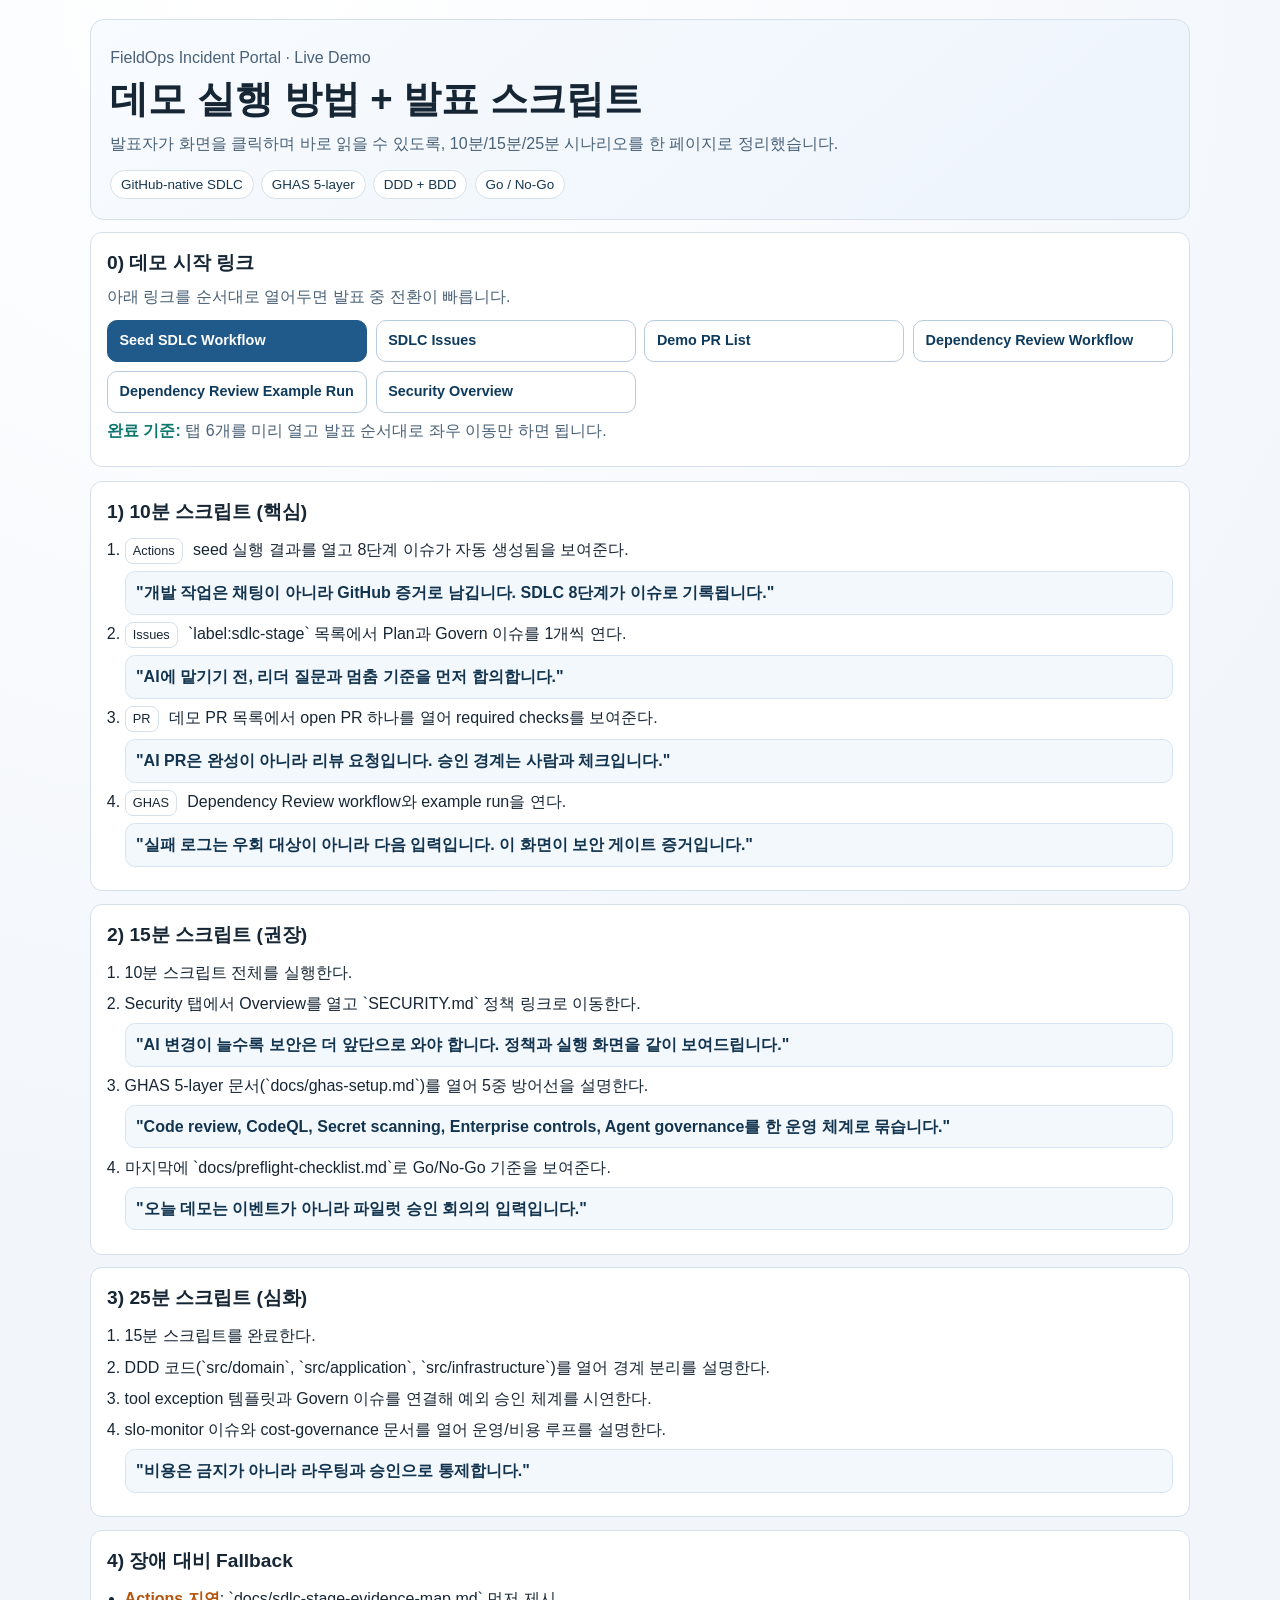
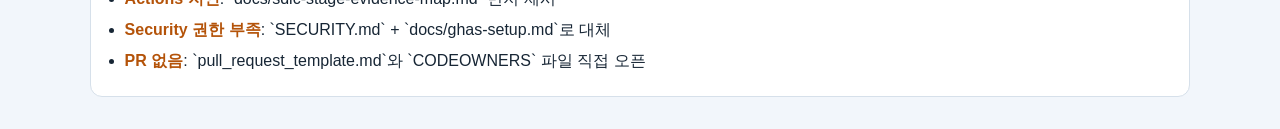
==== demo-runbook.html @ d559c4cf "Add HTML live demo runbook and entry link" ====
<!doctype html>
<html lang="ko">
<head>
  <meta charset="utf-8" />
  <meta name="viewport" content="width=device-width, initial-scale=1" />
  <title>FieldOps Live Demo Runbook</title>
  <style>
    :root {
      --bg: #f2f6fb;
      --paper: #ffffff;
      --ink: #172635;
      --soft: #4a6177;
      --line: #d6e0ea;
      --brand: #1f5a8a;
      --brand-2: #0e3a5d;
      --ok: #0f766e;
      --warn: #b45309;
    }

    * {
      box-sizing: border-box;
    }

    body {
      margin: 0;
      background: radial-gradient(circle at 20% 0%, #ffffff 0%, var(--bg) 60%);
      color: var(--ink);
      font-family: "Noto Sans KR", "Apple SD Gothic Neo", sans-serif;
      line-height: 1.5;
    }

    .wrap {
      width: min(1100px, calc(100% - 2rem));
      margin: 1.2rem auto 2rem;
    }

    .hero {
      background: linear-gradient(140deg, #f8fbff, #edf4fb);
      border: 1px solid var(--line);
      border-radius: 14px;
      padding: 1.2rem;
    }

    h1 {
      margin: 0.2rem 0 0.6rem;
      font-size: clamp(1.55rem, 3.2vw, 2.4rem);
      line-height: 1.2;
    }

    h2 {
      margin: 0;
      font-size: 1.2rem;
    }

    p {
      margin: 0.4rem 0;
      color: var(--soft);
    }

    .chips {
      display: flex;
      flex-wrap: wrap;
      gap: 0.45rem;
      margin-top: 0.9rem;
    }

    .chip {
      border: 1px solid var(--line);
      border-radius: 999px;
      padding: 0.22rem 0.62rem;
      font-size: 0.84rem;
      background: #fff;
      color: #153750;
    }

    .grid {
      margin-top: 0.9rem;
      display: grid;
      grid-template-columns: 1fr;
      gap: 0.8rem;
    }

    .panel {
      background: var(--paper);
      border: 1px solid var(--line);
      border-radius: 12px;
      padding: 1rem;
    }

    .links {
      display: grid;
      grid-template-columns: repeat(auto-fit, minmax(240px, 1fr));
      gap: 0.55rem;
      margin-top: 0.7rem;
    }

    a.cta {
      display: block;
      text-decoration: none;
      color: #fff;
      background: var(--brand);
      border: 1px solid var(--brand);
      border-radius: 10px;
      padding: 0.58rem 0.72rem;
      font-weight: 700;
      font-size: 0.9rem;
    }

    a.cta.alt {
      color: var(--brand-2);
      background: #fff;
      border-color: #b8cade;
    }

    .steps {
      margin: 0.7rem 0 0;
      padding-left: 1.1rem;
    }

    .steps li {
      margin: 0.45rem 0;
      color: var(--ink);
    }

    .script {
      margin-top: 0.45rem;
      padding: 0.55rem 0.65rem;
      border-radius: 10px;
      background: #f3f8fd;
      border: 1px solid #d7e5f3;
      color: #13344f;
      font-weight: 600;
    }

    .badge {
      display: inline-block;
      font-size: 0.8rem;
      border-radius: 8px;
      padding: 0.15rem 0.45rem;
      border: 1px solid var(--line);
      margin-right: 0.35rem;
      background: #fff;
    }

    .ok {
      color: var(--ok);
      font-weight: 700;
    }

    .warn {
      color: var(--warn);
      font-weight: 700;
    }

    @media (max-width: 760px) {
      .wrap {
        width: calc(100% - 1rem);
      }
    }
  </style>
</head>
<body>
  <main class="wrap">
    <section class="hero">
      <p>FieldOps Incident Portal · Live Demo</p>
      <h1>데모 실행 방법 + 발표 스크립트</h1>
      <p>발표자가 화면을 클릭하며 바로 읽을 수 있도록, 10분/15분/25분 시나리오를 한 페이지로 정리했습니다.</p>
      <div class="chips">
        <span class="chip">GitHub-native SDLC</span>
        <span class="chip">GHAS 5-layer</span>
        <span class="chip">DDD + BDD</span>
        <span class="chip">Go / No-Go</span>
      </div>
    </section>

    <section class="panel" style="margin-top:0.8rem;">
      <h2>0) 데모 시작 링크</h2>
      <p>아래 링크를 순서대로 열어두면 발표 중 전환이 빠릅니다.</p>
      <div class="links">
        <a class="cta" target="_blank" rel="noopener noreferrer" href="https://github.com/ijhan-biz/ghcp-sdlc-sample/actions/workflows/seed-sdlc-demo.yml">Seed SDLC Workflow</a>
        <a class="cta alt" target="_blank" rel="noopener noreferrer" href="https://github.com/ijhan-biz/ghcp-sdlc-sample/issues?q=is%3Aissue+label%3Asdlc-stage">SDLC Issues</a>
        <a class="cta alt" target="_blank" rel="noopener noreferrer" href="https://github.com/ijhan-biz/ghcp-sdlc-sample/pulls?q=is%3Apr+is%3Aopen+label%3Asdlc-demo">Demo PR List</a>
        <a class="cta alt" target="_blank" rel="noopener noreferrer" href="https://github.com/ijhan-biz/ghcp-sdlc-sample/actions/workflows/dependency-review.yml">Dependency Review Workflow</a>
        <a class="cta alt" target="_blank" rel="noopener noreferrer" href="https://github.com/ijhan-biz/ghcp-sdlc-sample/actions/runs/26540841628">Dependency Review Example Run</a>
        <a class="cta alt" target="_blank" rel="noopener noreferrer" href="https://github.com/ijhan-biz/ghcp-sdlc-sample/security">Security Overview</a>
      </div>
      <p><span class="ok">완료 기준:</span> 탭 6개를 미리 열고 발표 순서대로 좌우 이동만 하면 됩니다.</p>
    </section>

    <div class="grid">
      <section class="panel">
        <h2>1) 10분 스크립트 (핵심)</h2>
        <ol class="steps">
          <li><span class="badge">Actions</span> seed 실행 결과를 열고 8단계 이슈가 자동 생성됨을 보여준다.
            <div class="script">"개발 작업은 채팅이 아니라 GitHub 증거로 남깁니다. SDLC 8단계가 이슈로 기록됩니다."</div>
          </li>
          <li><span class="badge">Issues</span> `label:sdlc-stage` 목록에서 Plan과 Govern 이슈를 1개씩 연다.
            <div class="script">"AI에 맡기기 전, 리더 질문과 멈춤 기준을 먼저 합의합니다."</div>
          </li>
          <li><span class="badge">PR</span> 데모 PR 목록에서 open PR 하나를 열어 required checks를 보여준다.
            <div class="script">"AI PR은 완성이 아니라 리뷰 요청입니다. 승인 경계는 사람과 체크입니다."</div>
          </li>
          <li><span class="badge">GHAS</span> Dependency Review workflow와 example run을 연다.
            <div class="script">"실패 로그는 우회 대상이 아니라 다음 입력입니다. 이 화면이 보안 게이트 증거입니다."</div>
          </li>
        </ol>
      </section>

      <section class="panel">
        <h2>2) 15분 스크립트 (권장)</h2>
        <ol class="steps">
          <li>10분 스크립트 전체를 실행한다.</li>
          <li>Security 탭에서 Overview를 열고 `SECURITY.md` 정책 링크로 이동한다.
            <div class="script">"AI 변경이 늘수록 보안은 더 앞단으로 와야 합니다. 정책과 실행 화면을 같이 보여드립니다."</div>
          </li>
          <li>GHAS 5-layer 문서(`docs/ghas-setup.md`)를 열어 5중 방어선을 설명한다.
            <div class="script">"Code review, CodeQL, Secret scanning, Enterprise controls, Agent governance를 한 운영 체계로 묶습니다."</div>
          </li>
          <li>마지막에 `docs/preflight-checklist.md`로 Go/No-Go 기준을 보여준다.
            <div class="script">"오늘 데모는 이벤트가 아니라 파일럿 승인 회의의 입력입니다."</div>
          </li>
        </ol>
      </section>

      <section class="panel">
        <h2>3) 25분 스크립트 (심화)</h2>
        <ol class="steps">
          <li>15분 스크립트를 완료한다.</li>
          <li>DDD 코드(`src/domain`, `src/application`, `src/infrastructure`)를 열어 경계 분리를 설명한다.</li>
          <li>tool exception 템플릿과 Govern 이슈를 연결해 예외 승인 체계를 시연한다.</li>
          <li>slo-monitor 이슈와 cost-governance 문서를 열어 운영/비용 루프를 설명한다.
            <div class="script">"비용은 금지가 아니라 라우팅과 승인으로 통제합니다."</div>
          </li>
        </ol>
      </section>

      <section class="panel">
        <h2>4) 장애 대비 Fallback</h2>
        <ul class="steps">
          <li><span class="warn">Actions 지연</span>: `docs/sdlc-stage-evidence-map.md` 먼저 제시</li>
          <li><span class="warn">Security 권한 부족</span>: `SECURITY.md` + `docs/ghas-setup.md`로 대체</li>
          <li><span class="warn">PR 없음</span>: `pull_request_template.md`와 `CODEOWNERS` 파일 직접 오픈</li>
        </ul>
      </section>
    </div>
  </main>
</body>
</html>
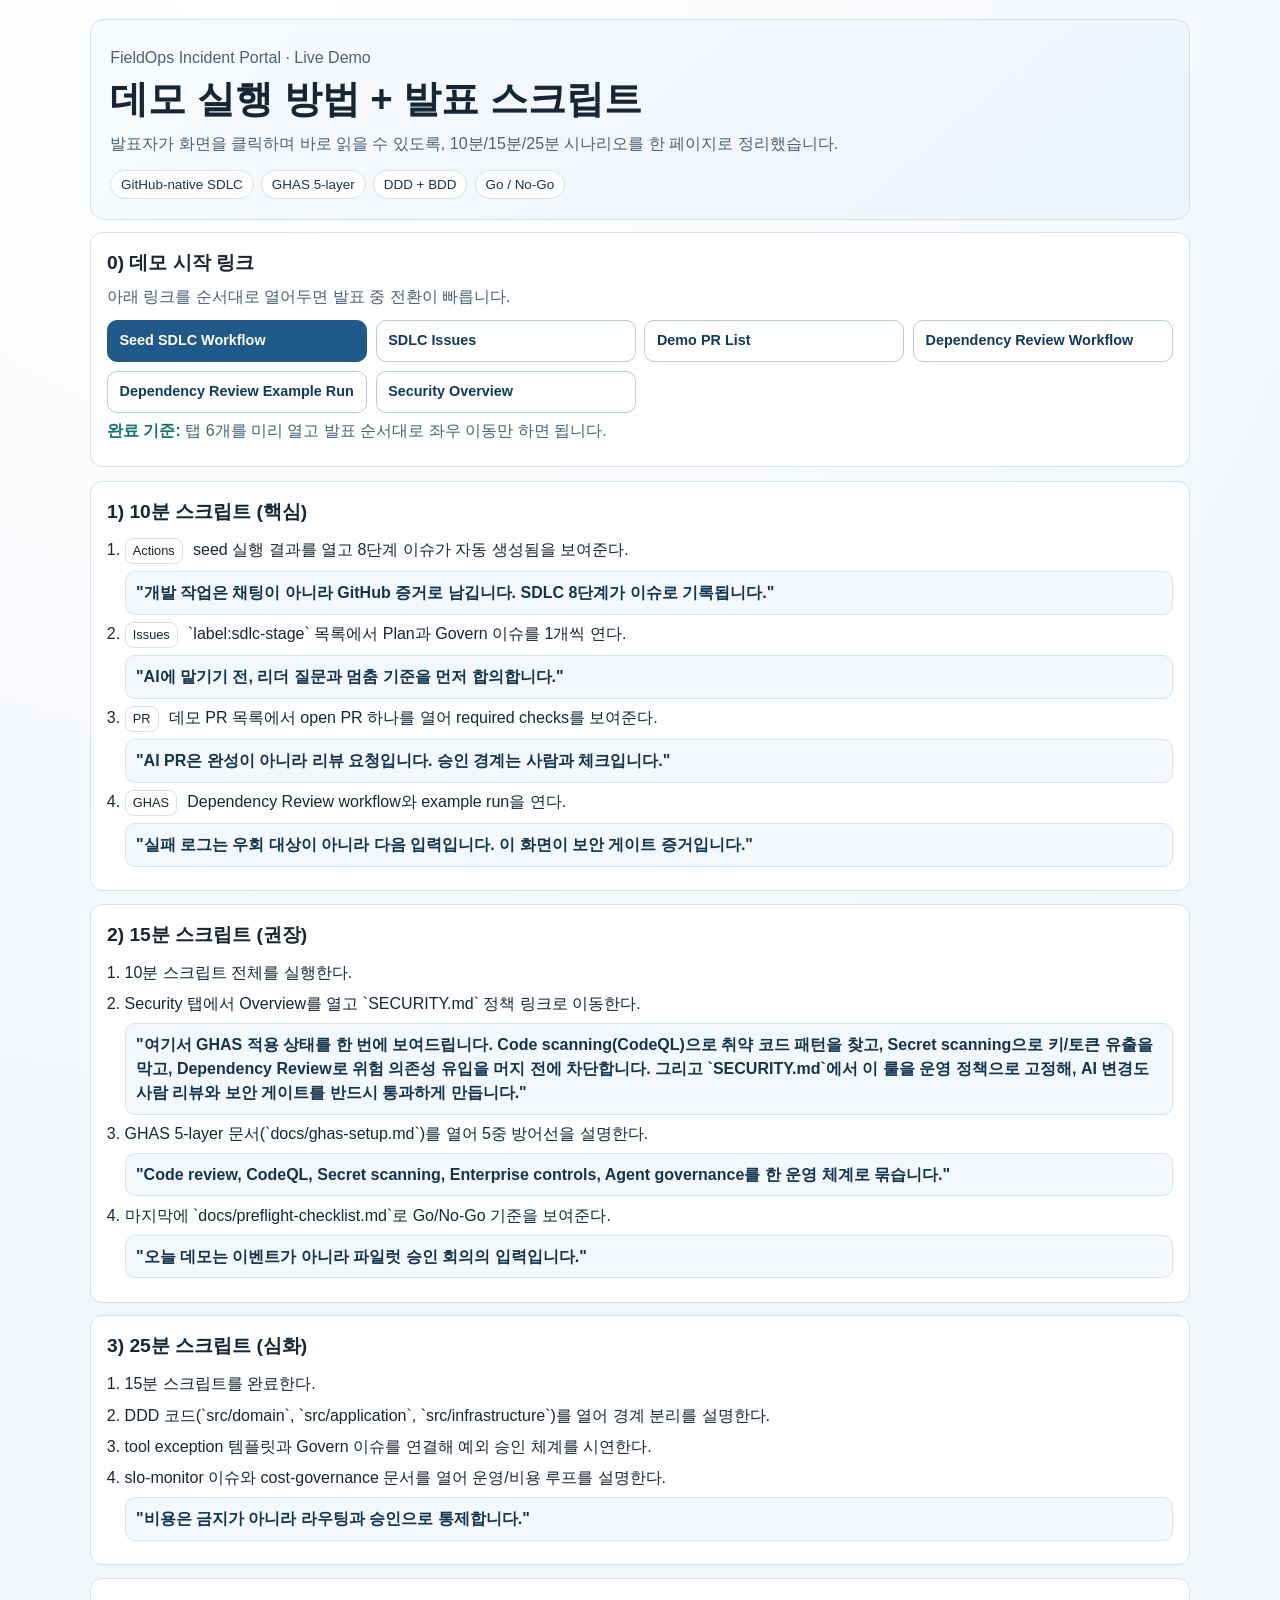
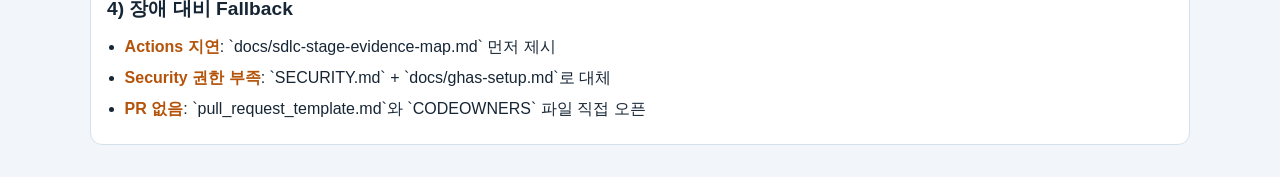
==== commit eea79981: "Enhance GHAS narration in demo runbook" ====
--- a/demo-runbook.html
+++ b/demo-runbook.html
@@ -211,7 +211,7 @@
         <ol class="steps">
           <li>10분 스크립트 전체를 실행한다.</li>
           <li>Security 탭에서 Overview를 열고 `SECURITY.md` 정책 링크로 이동한다.
-            <div class="script">"AI 변경이 늘수록 보안은 더 앞단으로 와야 합니다. 정책과 실행 화면을 같이 보여드립니다."</div>
+            <div class="script">"여기서 GHAS 적용 상태를 한 번에 보여드립니다. Code scanning(CodeQL)으로 취약 코드 패턴을 찾고, Secret scanning으로 키/토큰 유출을 막고, Dependency Review로 위험 의존성 유입을 머지 전에 차단합니다. 그리고 `SECURITY.md`에서 이 룰을 운영 정책으로 고정해, AI 변경도 사람 리뷰와 보안 게이트를 반드시 통과하게 만듭니다."</div>
           </li>
           <li>GHAS 5-layer 문서(`docs/ghas-setup.md`)를 열어 5중 방어선을 설명한다.
             <div class="script">"Code review, CodeQL, Secret scanning, Enterprise controls, Agent governance를 한 운영 체계로 묶습니다."</div>
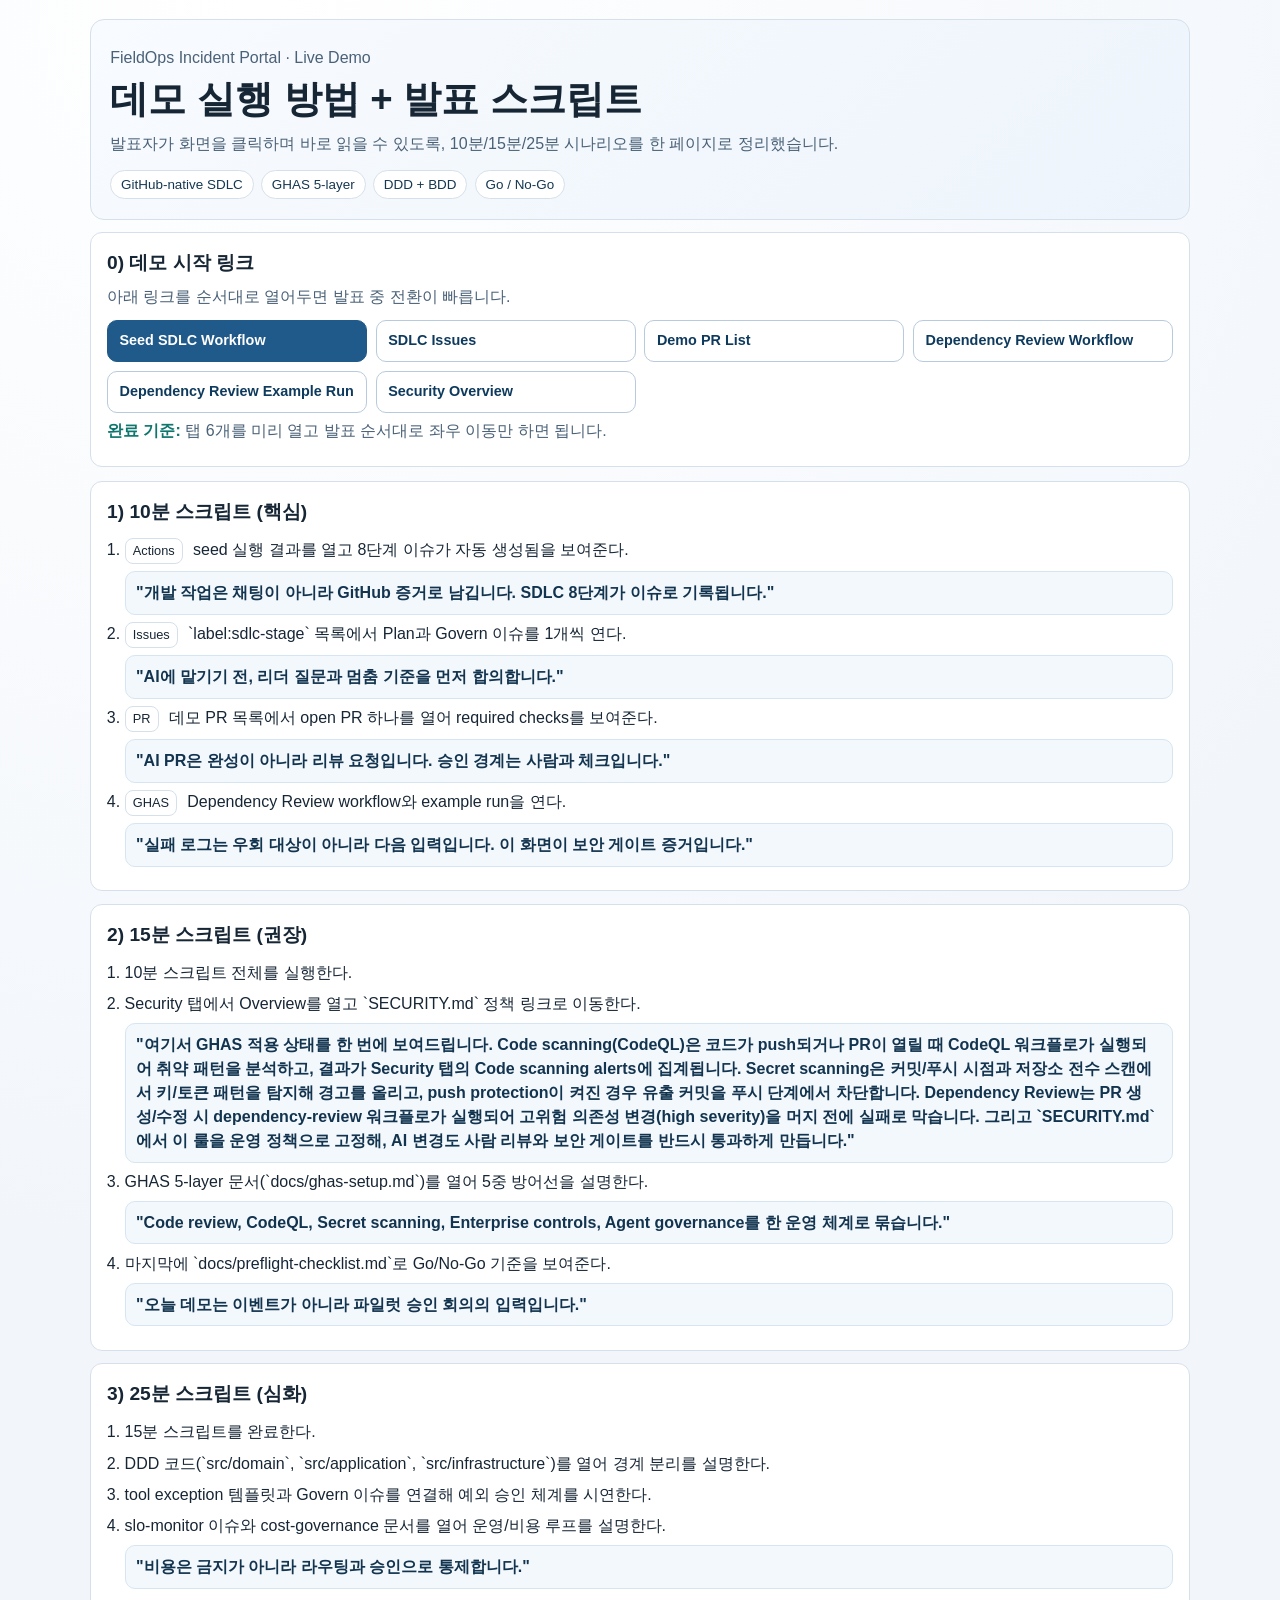
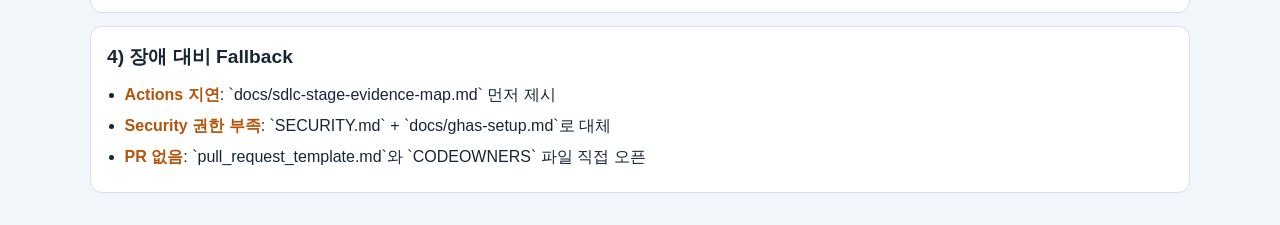
==== commit 61d3b29b: "Clarify GHAS execution timing in demo script" ====
--- a/demo-runbook.html
+++ b/demo-runbook.html
@@ -211,7 +211,7 @@
         <ol class="steps">
           <li>10분 스크립트 전체를 실행한다.</li>
           <li>Security 탭에서 Overview를 열고 `SECURITY.md` 정책 링크로 이동한다.
-            <div class="script">"여기서 GHAS 적용 상태를 한 번에 보여드립니다. Code scanning(CodeQL)으로 취약 코드 패턴을 찾고, Secret scanning으로 키/토큰 유출을 막고, Dependency Review로 위험 의존성 유입을 머지 전에 차단합니다. 그리고 `SECURITY.md`에서 이 룰을 운영 정책으로 고정해, AI 변경도 사람 리뷰와 보안 게이트를 반드시 통과하게 만듭니다."</div>
+            <div class="script">"여기서 GHAS 적용 상태를 한 번에 보여드립니다. Code scanning(CodeQL)은 코드가 push되거나 PR이 열릴 때 CodeQL 워크플로가 실행되어 취약 패턴을 분석하고, 결과가 Security 탭의 Code scanning alerts에 집계됩니다. Secret scanning은 커밋/푸시 시점과 저장소 전수 스캔에서 키/토큰 패턴을 탐지해 경고를 올리고, push protection이 켜진 경우 유출 커밋을 푸시 단계에서 차단합니다. Dependency Review는 PR 생성/수정 시 dependency-review 워크플로가 실행되어 고위험 의존성 변경(high severity)을 머지 전에 실패로 막습니다. 그리고 `SECURITY.md`에서 이 룰을 운영 정책으로 고정해, AI 변경도 사람 리뷰와 보안 게이트를 반드시 통과하게 만듭니다."</div>
           </li>
           <li>GHAS 5-layer 문서(`docs/ghas-setup.md`)를 열어 5중 방어선을 설명한다.
             <div class="script">"Code review, CodeQL, Secret scanning, Enterprise controls, Agent governance를 한 운영 체계로 묶습니다."</div>
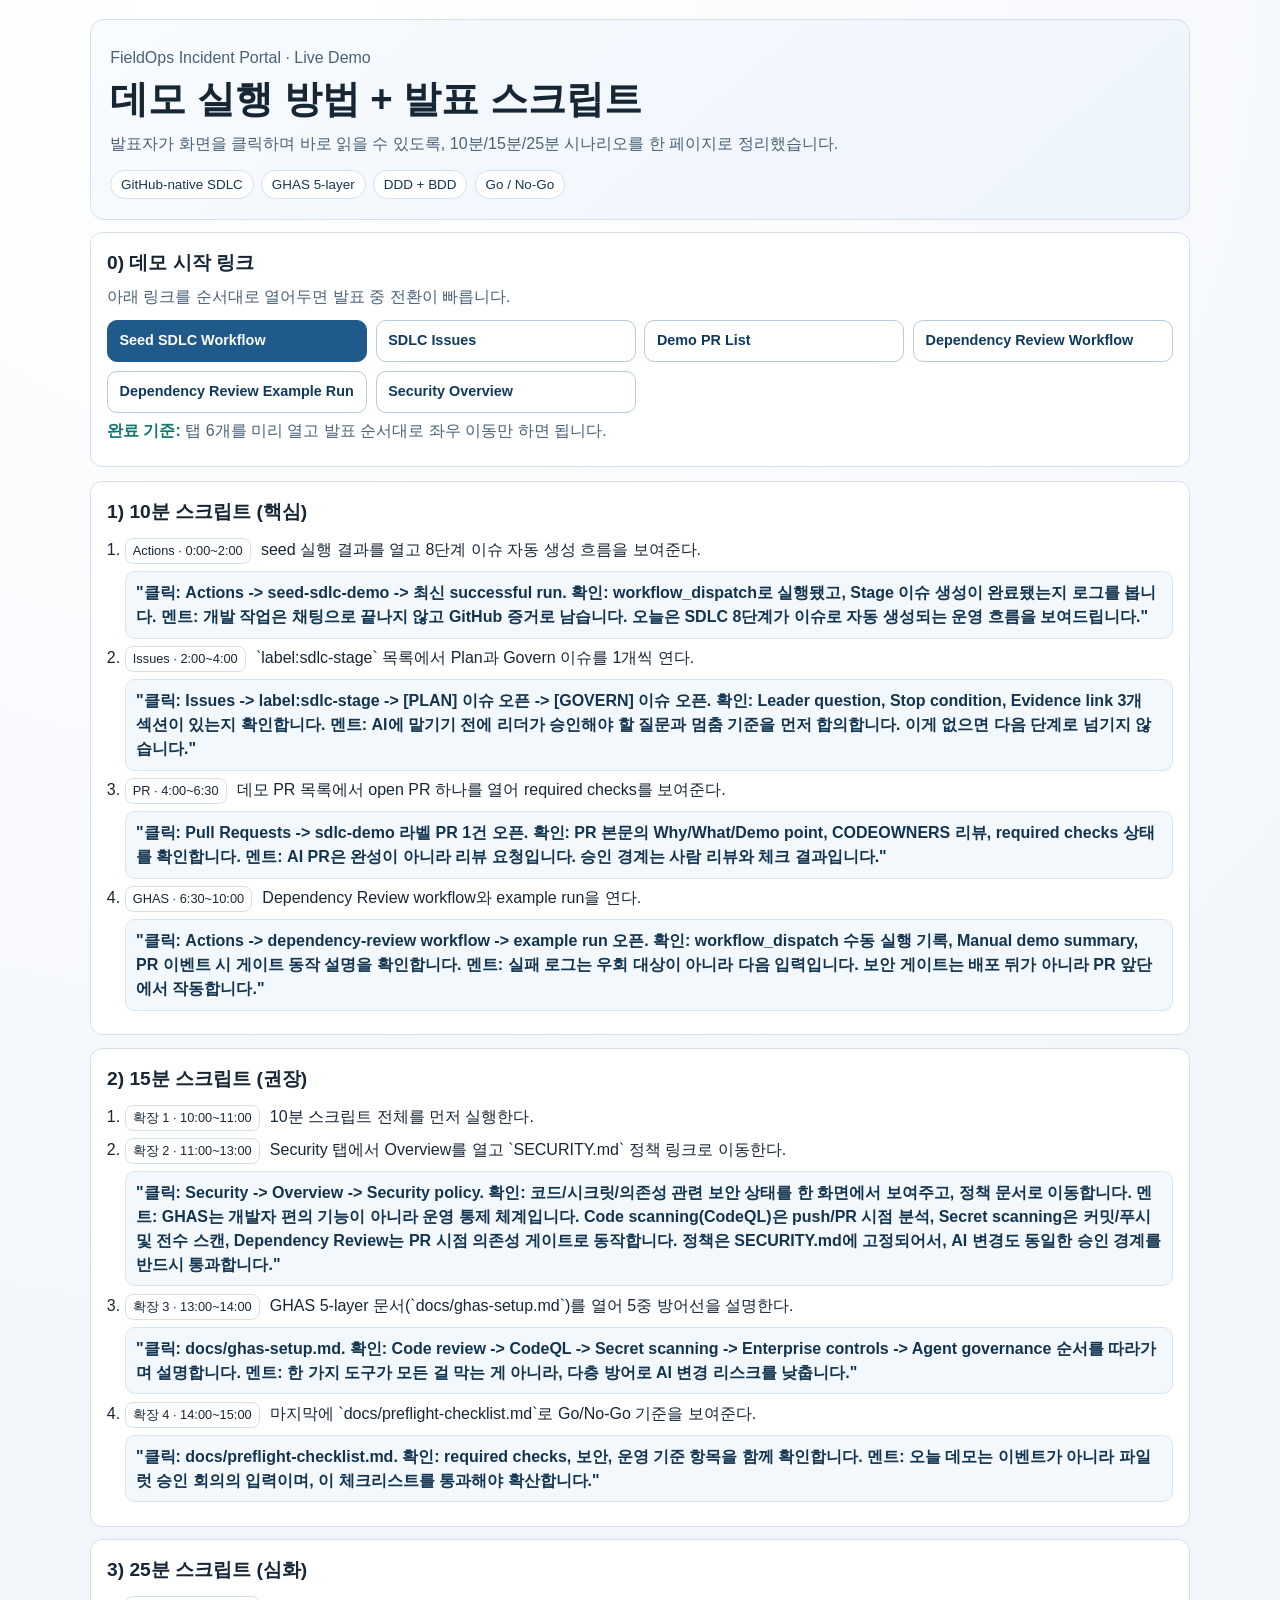
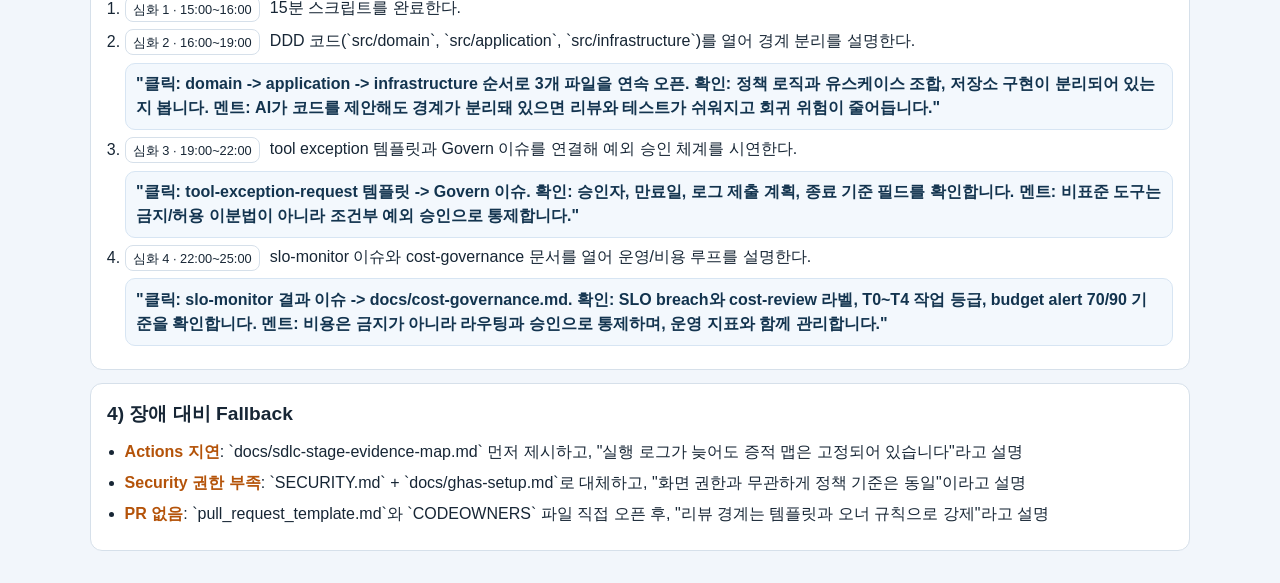
==== commit 92bb7f9b: "Expand demo runbook script details" ====
--- a/demo-runbook.html
+++ b/demo-runbook.html
@@ -191,17 +191,17 @@
       <section class="panel">
         <h2>1) 10분 스크립트 (핵심)</h2>
         <ol class="steps">
-          <li><span class="badge">Actions</span> seed 실행 결과를 열고 8단계 이슈가 자동 생성됨을 보여준다.
-            <div class="script">"개발 작업은 채팅이 아니라 GitHub 증거로 남깁니다. SDLC 8단계가 이슈로 기록됩니다."</div>
-          </li>
-          <li><span class="badge">Issues</span> `label:sdlc-stage` 목록에서 Plan과 Govern 이슈를 1개씩 연다.
-            <div class="script">"AI에 맡기기 전, 리더 질문과 멈춤 기준을 먼저 합의합니다."</div>
-          </li>
-          <li><span class="badge">PR</span> 데모 PR 목록에서 open PR 하나를 열어 required checks를 보여준다.
-            <div class="script">"AI PR은 완성이 아니라 리뷰 요청입니다. 승인 경계는 사람과 체크입니다."</div>
-          </li>
-          <li><span class="badge">GHAS</span> Dependency Review workflow와 example run을 연다.
-            <div class="script">"실패 로그는 우회 대상이 아니라 다음 입력입니다. 이 화면이 보안 게이트 증거입니다."</div>
+          <li><span class="badge">Actions · 0:00~2:00</span> seed 실행 결과를 열고 8단계 이슈 자동 생성 흐름을 보여준다.
+            <div class="script">"클릭: Actions -> seed-sdlc-demo -> 최신 successful run. 확인: workflow_dispatch로 실행됐고, Stage 이슈 생성이 완료됐는지 로그를 봅니다. 멘트: 개발 작업은 채팅으로 끝나지 않고 GitHub 증거로 남습니다. 오늘은 SDLC 8단계가 이슈로 자동 생성되는 운영 흐름을 보여드립니다."</div>
+          </li>
+          <li><span class="badge">Issues · 2:00~4:00</span> `label:sdlc-stage` 목록에서 Plan과 Govern 이슈를 1개씩 연다.
+            <div class="script">"클릭: Issues -> label:sdlc-stage -> [PLAN] 이슈 오픈 -> [GOVERN] 이슈 오픈. 확인: Leader question, Stop condition, Evidence link 3개 섹션이 있는지 확인합니다. 멘트: AI에 맡기기 전에 리더가 승인해야 할 질문과 멈춤 기준을 먼저 합의합니다. 이게 없으면 다음 단계로 넘기지 않습니다."</div>
+          </li>
+          <li><span class="badge">PR · 4:00~6:30</span> 데모 PR 목록에서 open PR 하나를 열어 required checks를 보여준다.
+            <div class="script">"클릭: Pull Requests -> sdlc-demo 라벨 PR 1건 오픈. 확인: PR 본문의 Why/What/Demo point, CODEOWNERS 리뷰, required checks 상태를 확인합니다. 멘트: AI PR은 완성이 아니라 리뷰 요청입니다. 승인 경계는 사람 리뷰와 체크 결과입니다."</div>
+          </li>
+          <li><span class="badge">GHAS · 6:30~10:00</span> Dependency Review workflow와 example run을 연다.
+            <div class="script">"클릭: Actions -> dependency-review workflow -> example run 오픈. 확인: workflow_dispatch 수동 실행 기록, Manual demo summary, PR 이벤트 시 게이트 동작 설명을 확인합니다. 멘트: 실패 로그는 우회 대상이 아니라 다음 입력입니다. 보안 게이트는 배포 뒤가 아니라 PR 앞단에서 작동합니다."</div>
           </li>
         </ol>
       </section>
@@ -209,15 +209,15 @@
       <section class="panel">
         <h2>2) 15분 스크립트 (권장)</h2>
         <ol class="steps">
-          <li>10분 스크립트 전체를 실행한다.</li>
-          <li>Security 탭에서 Overview를 열고 `SECURITY.md` 정책 링크로 이동한다.
-            <div class="script">"여기서 GHAS 적용 상태를 한 번에 보여드립니다. Code scanning(CodeQL)은 코드가 push되거나 PR이 열릴 때 CodeQL 워크플로가 실행되어 취약 패턴을 분석하고, 결과가 Security 탭의 Code scanning alerts에 집계됩니다. Secret scanning은 커밋/푸시 시점과 저장소 전수 스캔에서 키/토큰 패턴을 탐지해 경고를 올리고, push protection이 켜진 경우 유출 커밋을 푸시 단계에서 차단합니다. Dependency Review는 PR 생성/수정 시 dependency-review 워크플로가 실행되어 고위험 의존성 변경(high severity)을 머지 전에 실패로 막습니다. 그리고 `SECURITY.md`에서 이 룰을 운영 정책으로 고정해, AI 변경도 사람 리뷰와 보안 게이트를 반드시 통과하게 만듭니다."</div>
-          </li>
-          <li>GHAS 5-layer 문서(`docs/ghas-setup.md`)를 열어 5중 방어선을 설명한다.
-            <div class="script">"Code review, CodeQL, Secret scanning, Enterprise controls, Agent governance를 한 운영 체계로 묶습니다."</div>
-          </li>
-          <li>마지막에 `docs/preflight-checklist.md`로 Go/No-Go 기준을 보여준다.
-            <div class="script">"오늘 데모는 이벤트가 아니라 파일럿 승인 회의의 입력입니다."</div>
+          <li><span class="badge">확장 1 · 10:00~11:00</span> 10분 스크립트 전체를 먼저 실행한다.</li>
+          <li><span class="badge">확장 2 · 11:00~13:00</span> Security 탭에서 Overview를 열고 `SECURITY.md` 정책 링크로 이동한다.
+            <div class="script">"클릭: Security -> Overview -> Security policy. 확인: 코드/시크릿/의존성 관련 보안 상태를 한 화면에서 보여주고, 정책 문서로 이동합니다. 멘트: GHAS는 개발자 편의 기능이 아니라 운영 통제 체계입니다. Code scanning(CodeQL)은 push/PR 시점 분석, Secret scanning은 커밋/푸시 및 전수 스캔, Dependency Review는 PR 시점 의존성 게이트로 동작합니다. 정책은 SECURITY.md에 고정되어서, AI 변경도 동일한 승인 경계를 반드시 통과합니다."</div>
+          </li>
+          <li><span class="badge">확장 3 · 13:00~14:00</span> GHAS 5-layer 문서(`docs/ghas-setup.md`)를 열어 5중 방어선을 설명한다.
+            <div class="script">"클릭: docs/ghas-setup.md. 확인: Code review -> CodeQL -> Secret scanning -> Enterprise controls -> Agent governance 순서를 따라가며 설명합니다. 멘트: 한 가지 도구가 모든 걸 막는 게 아니라, 다층 방어로 AI 변경 리스크를 낮춥니다."</div>
+          </li>
+          <li><span class="badge">확장 4 · 14:00~15:00</span> 마지막에 `docs/preflight-checklist.md`로 Go/No-Go 기준을 보여준다.
+            <div class="script">"클릭: docs/preflight-checklist.md. 확인: required checks, 보안, 운영 기준 항목을 함께 확인합니다. 멘트: 오늘 데모는 이벤트가 아니라 파일럿 승인 회의의 입력이며, 이 체크리스트를 통과해야 확산합니다."</div>
           </li>
         </ol>
       </section>
@@ -225,11 +225,15 @@
       <section class="panel">
         <h2>3) 25분 스크립트 (심화)</h2>
         <ol class="steps">
-          <li>15분 스크립트를 완료한다.</li>
-          <li>DDD 코드(`src/domain`, `src/application`, `src/infrastructure`)를 열어 경계 분리를 설명한다.</li>
-          <li>tool exception 템플릿과 Govern 이슈를 연결해 예외 승인 체계를 시연한다.</li>
-          <li>slo-monitor 이슈와 cost-governance 문서를 열어 운영/비용 루프를 설명한다.
-            <div class="script">"비용은 금지가 아니라 라우팅과 승인으로 통제합니다."</div>
+          <li><span class="badge">심화 1 · 15:00~16:00</span> 15분 스크립트를 완료한다.</li>
+          <li><span class="badge">심화 2 · 16:00~19:00</span> DDD 코드(`src/domain`, `src/application`, `src/infrastructure`)를 열어 경계 분리를 설명한다.
+            <div class="script">"클릭: domain -> application -> infrastructure 순서로 3개 파일을 연속 오픈. 확인: 정책 로직과 유스케이스 조합, 저장소 구현이 분리되어 있는지 봅니다. 멘트: AI가 코드를 제안해도 경계가 분리돼 있으면 리뷰와 테스트가 쉬워지고 회귀 위험이 줄어듭니다."</div>
+          </li>
+          <li><span class="badge">심화 3 · 19:00~22:00</span> tool exception 템플릿과 Govern 이슈를 연결해 예외 승인 체계를 시연한다.
+            <div class="script">"클릭: tool-exception-request 템플릿 -> Govern 이슈. 확인: 승인자, 만료일, 로그 제출 계획, 종료 기준 필드를 확인합니다. 멘트: 비표준 도구는 금지/허용 이분법이 아니라 조건부 예외 승인으로 통제합니다."</div>
+          </li>
+          <li><span class="badge">심화 4 · 22:00~25:00</span> slo-monitor 이슈와 cost-governance 문서를 열어 운영/비용 루프를 설명한다.
+            <div class="script">"클릭: slo-monitor 결과 이슈 -> docs/cost-governance.md. 확인: SLO breach와 cost-review 라벨, T0~T4 작업 등급, budget alert 70/90 기준을 확인합니다. 멘트: 비용은 금지가 아니라 라우팅과 승인으로 통제하며, 운영 지표와 함께 관리합니다."</div>
           </li>
         </ol>
       </section>
@@ -237,9 +241,9 @@
       <section class="panel">
         <h2>4) 장애 대비 Fallback</h2>
         <ul class="steps">
-          <li><span class="warn">Actions 지연</span>: `docs/sdlc-stage-evidence-map.md` 먼저 제시</li>
-          <li><span class="warn">Security 권한 부족</span>: `SECURITY.md` + `docs/ghas-setup.md`로 대체</li>
-          <li><span class="warn">PR 없음</span>: `pull_request_template.md`와 `CODEOWNERS` 파일 직접 오픈</li>
+          <li><span class="warn">Actions 지연</span>: `docs/sdlc-stage-evidence-map.md` 먼저 제시하고, "실행 로그가 늦어도 증적 맵은 고정되어 있습니다"라고 설명</li>
+          <li><span class="warn">Security 권한 부족</span>: `SECURITY.md` + `docs/ghas-setup.md`로 대체하고, "화면 권한과 무관하게 정책 기준은 동일"이라고 설명</li>
+          <li><span class="warn">PR 없음</span>: `pull_request_template.md`와 `CODEOWNERS` 파일 직접 오픈 후, "리뷰 경계는 템플릿과 오너 규칙으로 강제"라고 설명</li>
         </ul>
       </section>
     </div>
